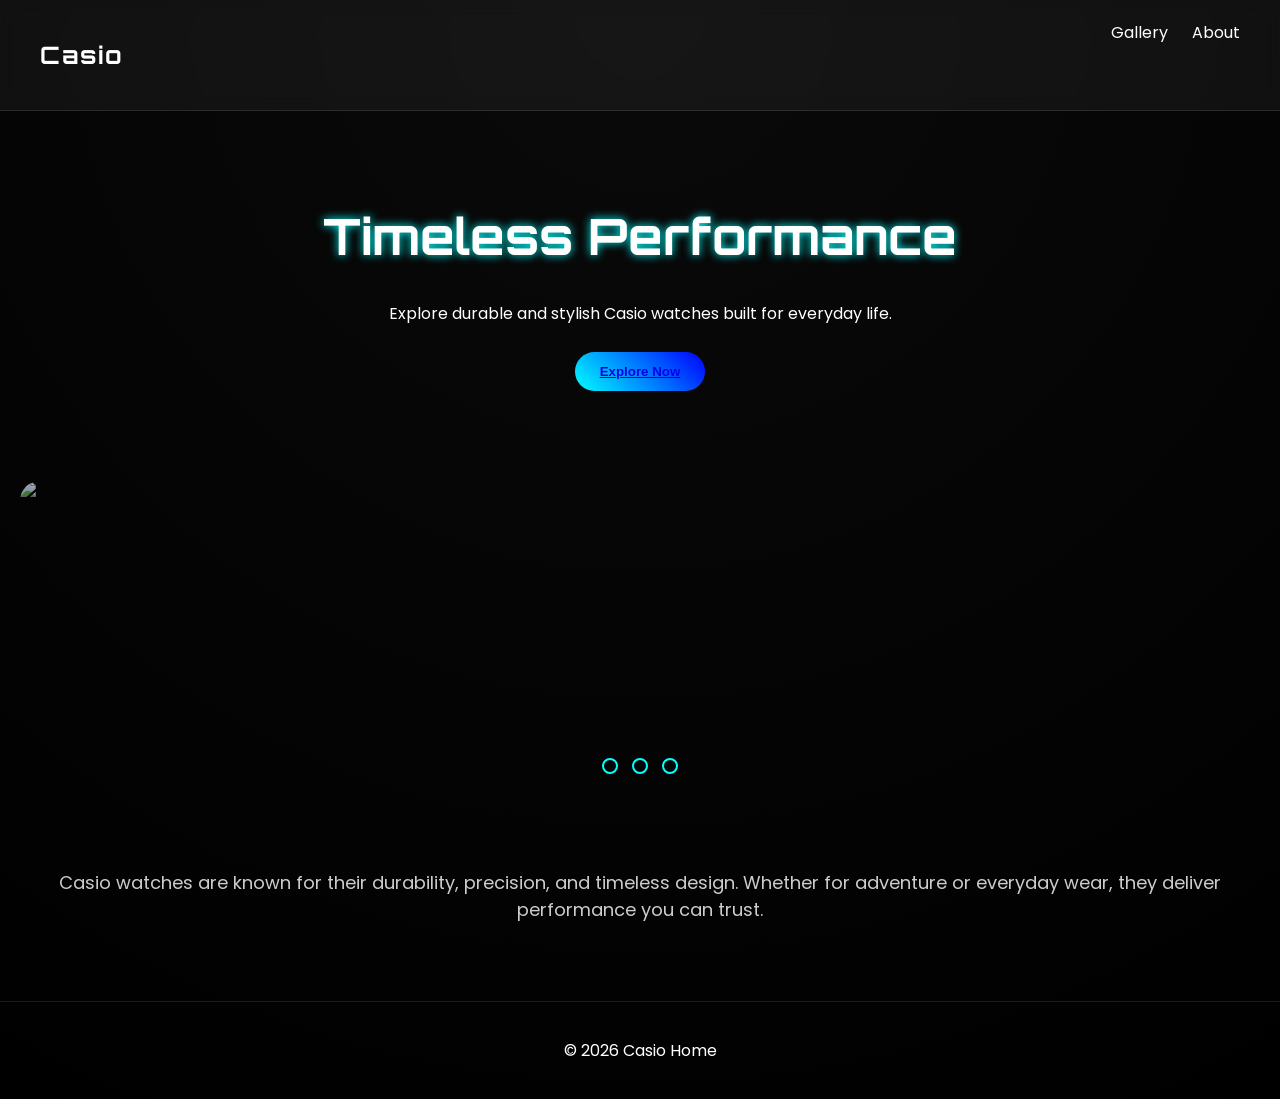
==== index.html @ ab23b6bd "Rename Index.html to index.html" ====
<!DOCTYPE html>
<html lang="en">
<head>
  <meta charset="UTF-8">
  <meta name="viewport" content="width=device-width, initial-scale=1.0">

  <link href="https://fonts.googleapis.com/css2?family=Poppins:wght@300;500;700&display=swap" rel="stylesheet">
<link href="https://fonts.googleapis.com/css2?family=Orbitron:wght@400;600&family=Poppins:wght@300;500&display=swap" rel="stylesheet">
<link rel="stylesheet" href="style.css">
  <title>Casio Watch Gallery</title>
  <link rel="icon" type="image/x-icon" href="Casio.png"> 
  <link rel="stylesheet" href="style.css">
</head>

<body>

<div class="navbar">
  <h2>Casio</h2>
  <div class="nav-links">
    
    <a href="gallery.html">Gallery</a>
    <a href="about.html">About</a>
  </div>
</div>


<div class="hero-text">
  <h1>Timeless Performance</h1>
  <p>Explore durable and stylish Casio watches built for everyday life.</p>
  <button class="main-btn"><a href="gallery.html">Explore Now</a></button>
</div>

<div class="banner">
  <input type="radio" name="slide" id="slide1" checked>
  <input type="radio" name="slide" id="slide2">
  <input type="radio" name="slide" id="slide3">

  <div class="slides">
    <img src="watch1.PNG">
    <img src="watch2.PNG">
    <img src="watch3.PNG">
  </div>

  <div class="dots">
    <label for="slide1"></label>
    <label for="slide2"></label>
    <label for="slide3"></label>
  </div>
</div>


<div class="intro">
  <p>
    Casio watches are known for their durability, precision, and timeless design.
    Whether for adventure or everyday wear, they deliver performance you can trust.
  </p>
</div>




<div class="footer">
  <p>© 2026 Casio Home</p>
</div>

</body>
</html>
---- style.css ----
/* GLOBAL */
body {
  margin: 0;
  font-family: 'Poppins', sans-serif;
  background: radial-gradient(circle at top, #0a0a0a, #000000);
  color: white;
  overflow-x: hidden;
}

/* NAVBAR */
.navbar {
  display: flex;
  justify-content: space-between;
  padding: 20px 40px;
  background: rgba(255,255,255,0.05);
  backdrop-filter: blur(10px);
  border-bottom: 1px solid rgba(255,255,255,0.1);
}

.navbar h2 {
  font-family: 'Orbitron', sans-serif;
  letter-spacing: 2px;
}

.nav-links a {
  color: white;
  margin-left: 20px;
  text-decoration: none;
  position: relative;
}

.nav-links a::after {
  content: "";
  width: 0%;
  height: 2px;
  background: cyan;
  position: absolute;
  left: 0;
  bottom: -5px;
  transition: 0.3s;
}

.nav-links a:hover::after {
  width: 100%;
}

/* HERO */
.hero-text {
  text-align: center;
  padding: 60px 20px;
}

.hero-text h1 {
  font-size: 50px;
  font-family: 'Orbitron', sans-serif;
  text-shadow: 0 0 10px cyan;
}

/* BUTTONS */
.main-btn, .secondary-btn {
  padding: 12px 25px;
  border: none;
  cursor: pointer;
  border-radius: 30px;
  margin: 10px;
  font-weight: bold;
  transition: 0.3s;
}

.main-btn {
  background: linear-gradient(45deg, cyan, blue);
  color: black;
}

.main-btn:hover {
  box-shadow: 0 0 20px cyan;
  transform: scale(1.05);
}

.secondary-btn {
  background: transparent;
  border: 1px solid cyan;
  color: cyan;
}

.secondary-btn:hover {
  background: cyan;
  color: black;
  box-shadow: 0 0 15px cyan;
}

/* BANNER */
.banner {
  height: 320px;
  overflow: hidden;
  position: relative;
  border-radius: 20px;
  margin: 20px;
}

.banner input { display: none; }

.slides {
  display: flex;
  width: 300%;
  height: 100%;
  transition: 0.6s ease;
}

.slides img {
  width: 100%;
  object-fit: cover;
  filter: brightness(0.7);
}

/* DOTS */
.dots {
  position: absolute;
  bottom: 15px;
  width: 100%;
  text-align: center;
}

.dots label {
  width: 12px;
  height: 12px;
  border: 2px solid cyan;
  display: inline-block;
  border-radius: 50%;
  margin: 5px;
  cursor: pointer;
}

/* SLIDES */
#slide1:checked ~ .slides { margin-left: 0; }
#slide2:checked ~ .slides { margin-left: -100%; }
#slide3:checked ~ .slides { margin-left: -200%; }

/* INTRO */
.intro {
  text-align: center;
  padding: 30px;
  font-size: 18px;
  opacity: 0.8;
}

/* 3D GALLERY */
.wrapper {
  height: 450px;
  display: flex;
  justify-content: center;
  align-items: center;
}

.inner {
  --w: 140px;
  --h: 180px;
  --translateZ: 300px;
  --rotateX: -10deg;
  --perspective: 1200px;

  position: relative;
  width: var(--w);
  height: var(--h);
  transform-style: preserve-3d;
  animation: rotate 25s linear infinite;
}

@keyframes rotate {
  from {
    transform: perspective(var(--perspective)) rotateX(var(--rotateX)) rotateY(0);
  }
  to {
    transform: perspective(var(--perspective)) rotateX(var(--rotateX)) rotateY(360deg);
  }
}

.card {
  position: absolute;
  width: 100%;
  height: 100%;
  border-radius: 12px;
  overflow: hidden;
  transform: rotateY(calc((360deg / var(--quantity)) * var(--index)))
    translateZ(var(--translateZ));
}

.card img {
  width: 100%;
  height: 100%;
  object-fit: cover;
  transition: 0.3s;
}

.card img:hover {
  transform: scale(1.1);
  box-shadow: 0 0 20px cyan;
}

/* GALLERY GRID */
.gallery {
  display: grid;
  grid-template-columns: repeat(auto-fit, minmax(220px, 1fr));
  gap: 15px;
  padding: 30px;
}

.gallery img {
  width: 100%;
  border-radius: 15px;
  transition: 0.3s;
}

.gallery img:hover {
  transform: scale(1.05);
  box-shadow: 0 0 20px cyan;
}

/* VIDEO */
.video-section {
  text-align: center;
  padding: 40px;
}

.video-section video {
  width: 80%;
  max-width: 650px;
  border-radius: 15px;
  box-shadow: 0 0 20px cyan;
}

/* ABOUT */
.about {
  padding: 50px;
  text-align: center;
  max-width: 800px;
  margin: auto;
  line-height: 1.6;
}

/* FOOTER */
.footer {
  text-align: center;
  padding: 20px;
  border-top: 1px solid rgba(255,255,255,0.1);
  margin-top: 30px;
}.product-card {
  display: flex;
  flex-direction: column;
  align-items: center;
  background: rgba(255, 255, 255, 0.05);
  padding: 15px;
  border-radius: 20px;
  transition: 0.3s;
  backdrop-filter: blur(15px);
}

.product-card:hover {
  transform: scale(1.05);
  box-shadow: 0 0 25px cyan;
}

.product-card img {
  width: 100%;
  border-radius: 15px;
}

.product-card .price {
  margin-top: 10px;
  font-family: 'Orbitron', sans-serif;
  font-weight: 600;
  color: cyan;
  text-shadow: 0 0 15px cyan;
  font-size: 18px;
}

.product-card .features {
  list-style: none;
  padding: 0;
  margin: 10px 0;
  text-align: center;
  font-size: 14px;
  color: #00ffffcc;
}

.product-card .features li {
  margin: 5px 0;
}

.product-card .best-for {
  font-family: 'Orbitron', sans-serif;
  color: #00ffff;
  font-size: 14px;
  text-align: center;
  margin-top: 5px;
  text-shadow: 0 0 10px cyan;
}

.buy-btn {
  display: inline-block;
  margin-top: 10px;
  padding: 12px 18px;
  background: linear-gradient(90deg, cyan, blue);
  color: black;
  font-weight: bold;
  border-radius: 30px;
  text-decoration: none;
  font-family: 'Orbitron', sans-serif;
  transition: 0.3s;
}

.buy-btn:hover {
  box-shadow: 0 0 25px cyan;
  transform: scale(1.05);
  background: linear-gradient(90deg, #00ffff, #0099ff);
}
---- style.css ----
/* GLOBAL */
body {
  margin: 0;
  font-family: 'Poppins', sans-serif;
  background: radial-gradient(circle at top, #0a0a0a, #000000);
  color: white;
  overflow-x: hidden;
}

/* NAVBAR */
.navbar {
  display: flex;
  justify-content: space-between;
  padding: 20px 40px;
  background: rgba(255,255,255,0.05);
  backdrop-filter: blur(10px);
  border-bottom: 1px solid rgba(255,255,255,0.1);
}

.navbar h2 {
  font-family: 'Orbitron', sans-serif;
  letter-spacing: 2px;
}

.nav-links a {
  color: white;
  margin-left: 20px;
  text-decoration: none;
  position: relative;
}

.nav-links a::after {
  content: "";
  width: 0%;
  height: 2px;
  background: cyan;
  position: absolute;
  left: 0;
  bottom: -5px;
  transition: 0.3s;
}

.nav-links a:hover::after {
  width: 100%;
}

/* HERO */
.hero-text {
  text-align: center;
  padding: 60px 20px;
}

.hero-text h1 {
  font-size: 50px;
  font-family: 'Orbitron', sans-serif;
  text-shadow: 0 0 10px cyan;
}

/* BUTTONS */
.main-btn, .secondary-btn {
  padding: 12px 25px;
  border: none;
  cursor: pointer;
  border-radius: 30px;
  margin: 10px;
  font-weight: bold;
  transition: 0.3s;
}

.main-btn {
  background: linear-gradient(45deg, cyan, blue);
  color: black;
}

.main-btn:hover {
  box-shadow: 0 0 20px cyan;
  transform: scale(1.05);
}

.secondary-btn {
  background: transparent;
  border: 1px solid cyan;
  color: cyan;
}

.secondary-btn:hover {
  background: cyan;
  color: black;
  box-shadow: 0 0 15px cyan;
}

/* BANNER */
.banner {
  height: 320px;
  overflow: hidden;
  position: relative;
  border-radius: 20px;
  margin: 20px;
}

.banner input { display: none; }

.slides {
  display: flex;
  width: 300%;
  height: 100%;
  transition: 0.6s ease;
}

.slides img {
  width: 100%;
  object-fit: cover;
  filter: brightness(0.7);
}

/* DOTS */
.dots {
  position: absolute;
  bottom: 15px;
  width: 100%;
  text-align: center;
}

.dots label {
  width: 12px;
  height: 12px;
  border: 2px solid cyan;
  display: inline-block;
  border-radius: 50%;
  margin: 5px;
  cursor: pointer;
}

/* SLIDES */
#slide1:checked ~ .slides { margin-left: 0; }
#slide2:checked ~ .slides { margin-left: -100%; }
#slide3:checked ~ .slides { margin-left: -200%; }

/* INTRO */
.intro {
  text-align: center;
  padding: 30px;
  font-size: 18px;
  opacity: 0.8;
}

/* 3D GALLERY */
.wrapper {
  height: 450px;
  display: flex;
  justify-content: center;
  align-items: center;
}

.inner {
  --w: 140px;
  --h: 180px;
  --translateZ: 300px;
  --rotateX: -10deg;
  --perspective: 1200px;

  position: relative;
  width: var(--w);
  height: var(--h);
  transform-style: preserve-3d;
  animation: rotate 25s linear infinite;
}

@keyframes rotate {
  from {
    transform: perspective(var(--perspective)) rotateX(var(--rotateX)) rotateY(0);
  }
  to {
    transform: perspective(var(--perspective)) rotateX(var(--rotateX)) rotateY(360deg);
  }
}

.card {
  position: absolute;
  width: 100%;
  height: 100%;
  border-radius: 12px;
  overflow: hidden;
  transform: rotateY(calc((360deg / var(--quantity)) * var(--index)))
    translateZ(var(--translateZ));
}

.card img {
  width: 100%;
  height: 100%;
  object-fit: cover;
  transition: 0.3s;
}

.card img:hover {
  transform: scale(1.1);
  box-shadow: 0 0 20px cyan;
}

/* GALLERY GRID */
.gallery {
  display: grid;
  grid-template-columns: repeat(auto-fit, minmax(220px, 1fr));
  gap: 15px;
  padding: 30px;
}

.gallery img {
  width: 100%;
  border-radius: 15px;
  transition: 0.3s;
}

.gallery img:hover {
  transform: scale(1.05);
  box-shadow: 0 0 20px cyan;
}

/* VIDEO */
.video-section {
  text-align: center;
  padding: 40px;
}

.video-section video {
  width: 80%;
  max-width: 650px;
  border-radius: 15px;
  box-shadow: 0 0 20px cyan;
}

/* ABOUT */
.about {
  padding: 50px;
  text-align: center;
  max-width: 800px;
  margin: auto;
  line-height: 1.6;
}

/* FOOTER */
.footer {
  text-align: center;
  padding: 20px;
  border-top: 1px solid rgba(255,255,255,0.1);
  margin-top: 30px;
}.product-card {
  display: flex;
  flex-direction: column;
  align-items: center;
  background: rgba(255, 255, 255, 0.05);
  padding: 15px;
  border-radius: 20px;
  transition: 0.3s;
  backdrop-filter: blur(15px);
}

.product-card:hover {
  transform: scale(1.05);
  box-shadow: 0 0 25px cyan;
}

.product-card img {
  width: 100%;
  border-radius: 15px;
}

.product-card .price {
  margin-top: 10px;
  font-family: 'Orbitron', sans-serif;
  font-weight: 600;
  color: cyan;
  text-shadow: 0 0 15px cyan;
  font-size: 18px;
}

.product-card .features {
  list-style: none;
  padding: 0;
  margin: 10px 0;
  text-align: center;
  font-size: 14px;
  color: #00ffffcc;
}

.product-card .features li {
  margin: 5px 0;
}

.product-card .best-for {
  font-family: 'Orbitron', sans-serif;
  color: #00ffff;
  font-size: 14px;
  text-align: center;
  margin-top: 5px;
  text-shadow: 0 0 10px cyan;
}

.buy-btn {
  display: inline-block;
  margin-top: 10px;
  padding: 12px 18px;
  background: linear-gradient(90deg, cyan, blue);
  color: black;
  font-weight: bold;
  border-radius: 30px;
  text-decoration: none;
  font-family: 'Orbitron', sans-serif;
  transition: 0.3s;
}

.buy-btn:hover {
  box-shadow: 0 0 25px cyan;
  transform: scale(1.05);
  background: linear-gradient(90deg, #00ffff, #0099ff);
}
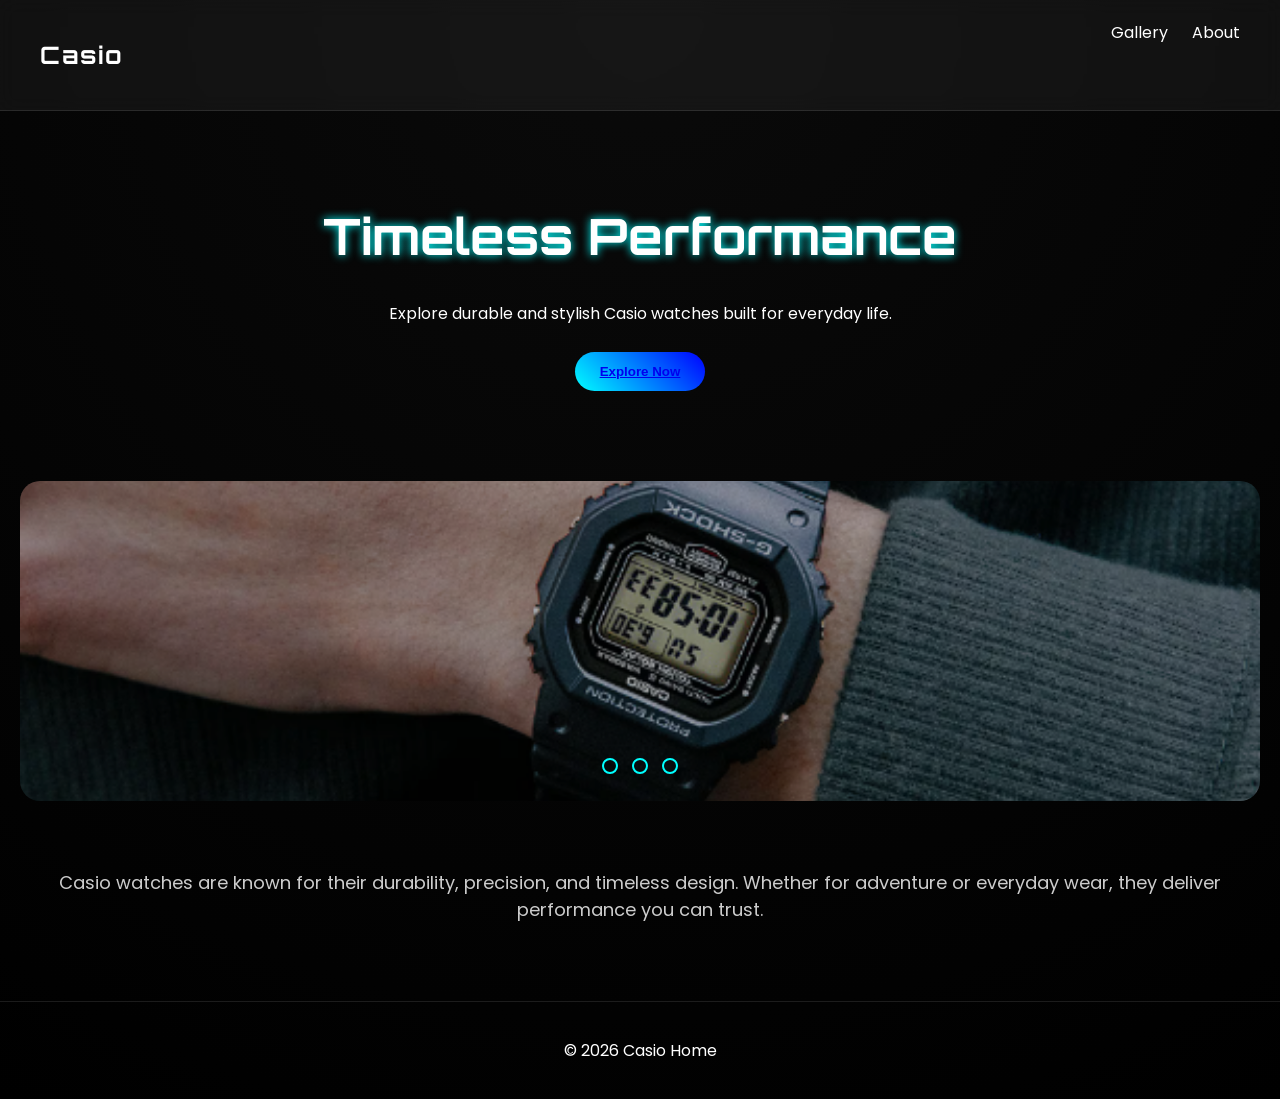
==== commit 1bdda433: "Update index.html" ====
--- a/index.html
+++ b/index.html
@@ -8,7 +8,7 @@
 <link href="https://fonts.googleapis.com/css2?family=Orbitron:wght@400;600&family=Poppins:wght@300;500&display=swap" rel="stylesheet">
 <link rel="stylesheet" href="style.css">
   <title>Casio Watch Gallery</title>
-  <link rel="icon" type="image/x-icon" href="Casio.png"> 
+  <link rel="icon" type="image/x-icon" href="img/Casio.png"> 
   <link rel="stylesheet" href="style.css">
 </head>
 
@@ -36,9 +36,9 @@
   <input type="radio" name="slide" id="slide3">
 
   <div class="slides">
-    <img src="watch1.PNG">
-    <img src="watch2.PNG">
-    <img src="watch3.PNG">
+    <img src="img/watch1.png">
+    <img src="img/watch2.png">
+    <img src="img/watch3.png">
   </div>
 
   <div class="dots">
